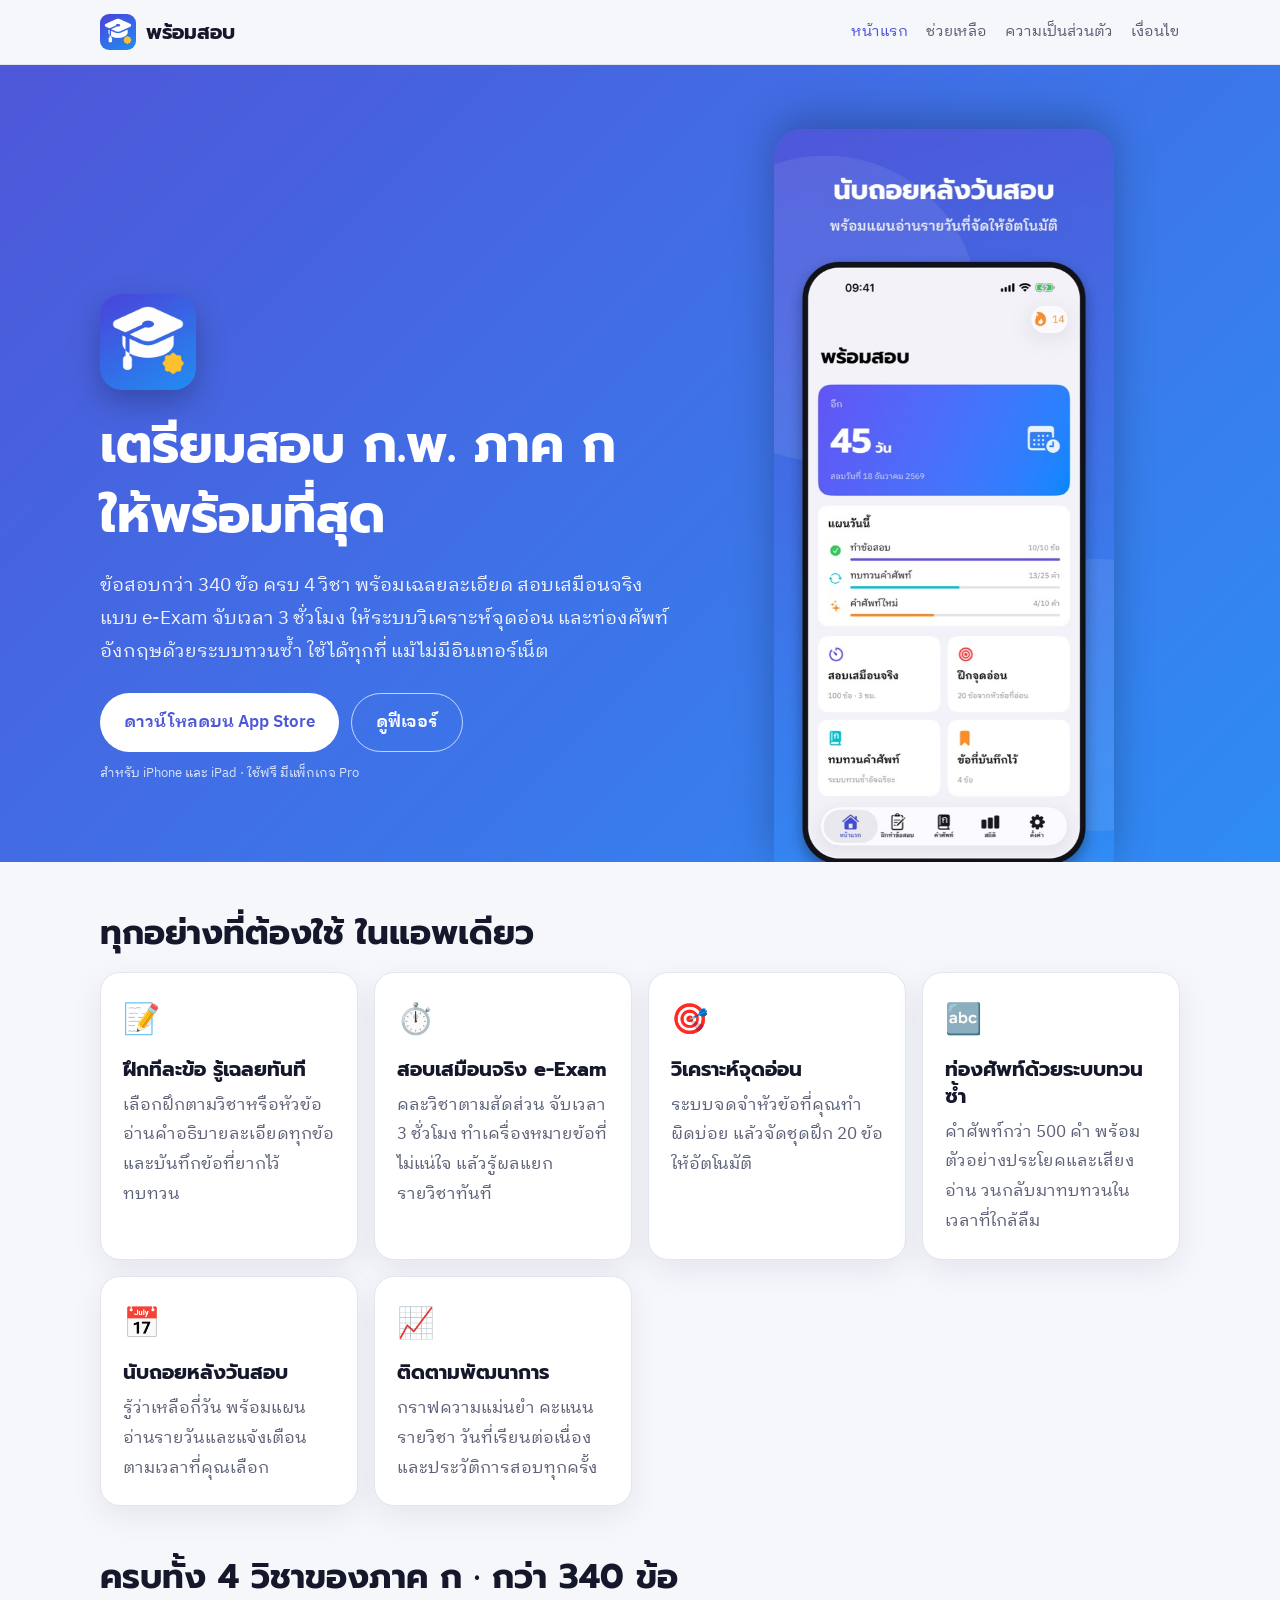
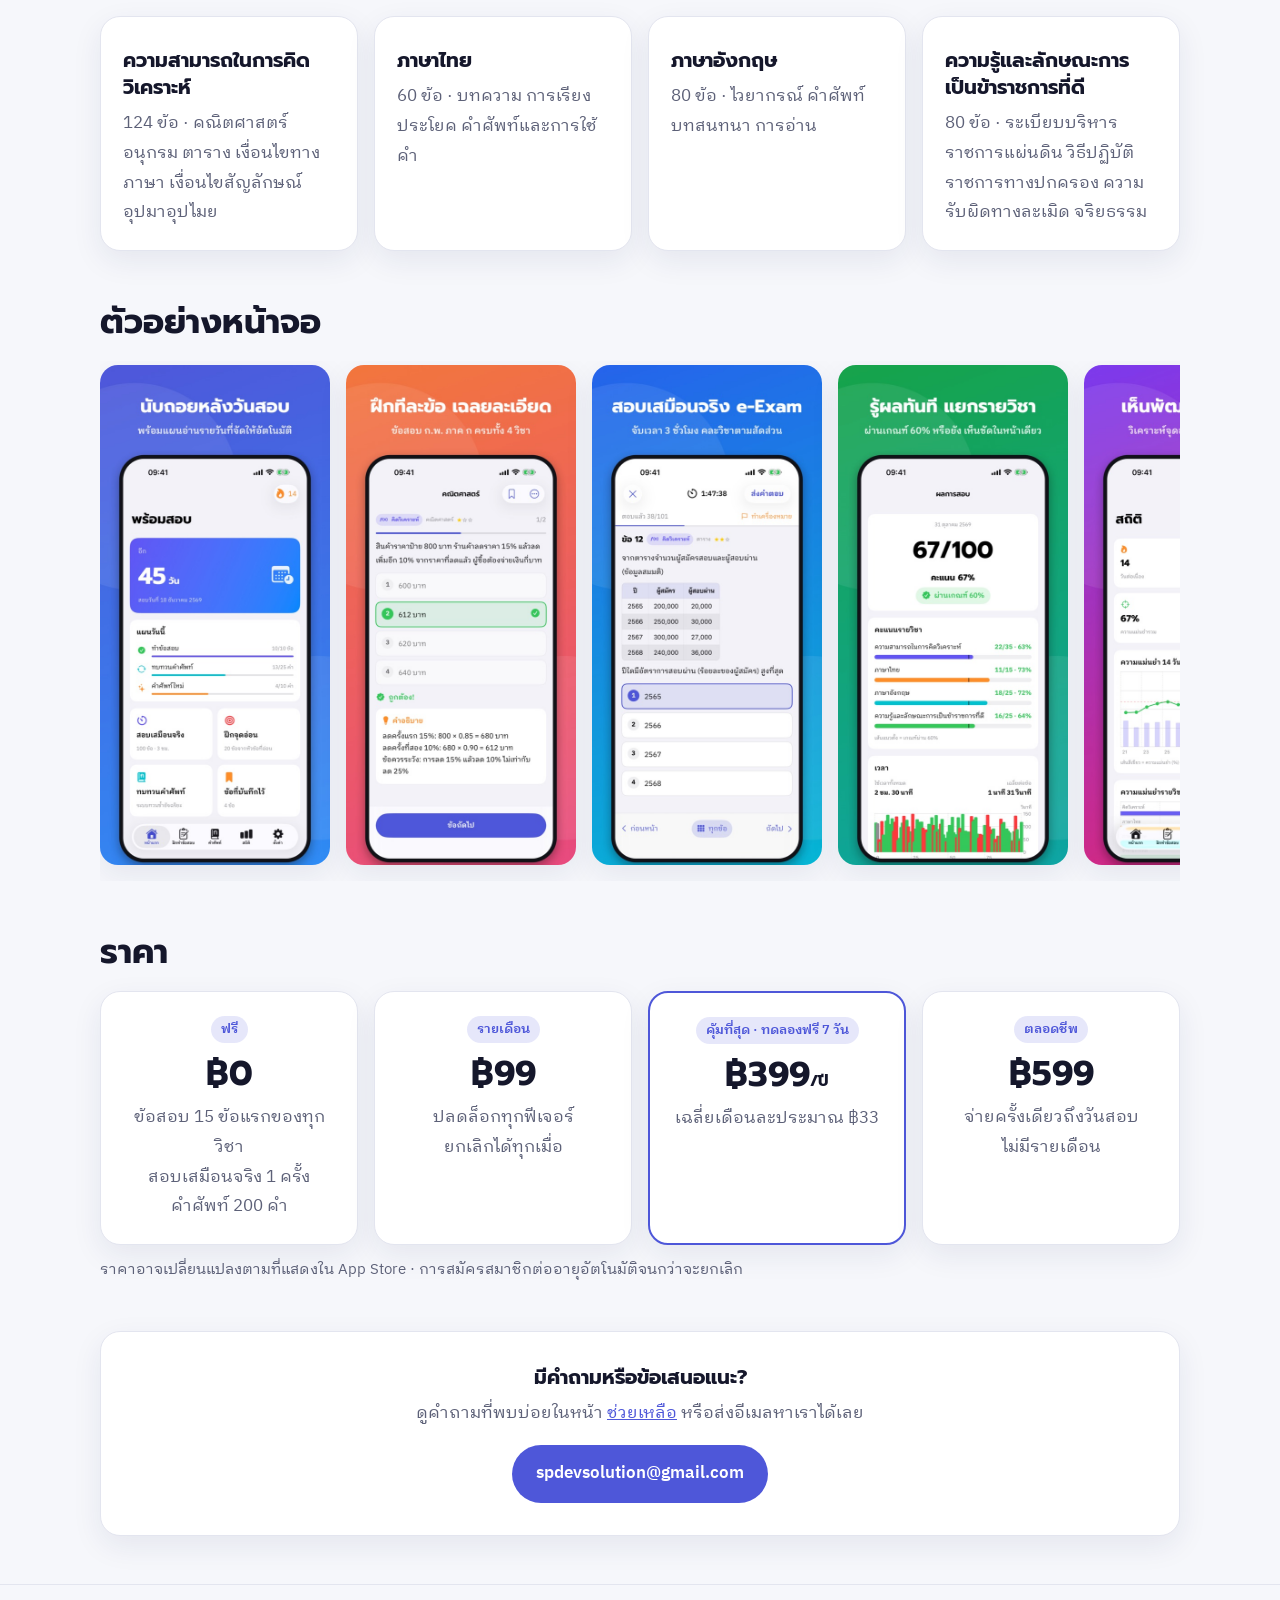
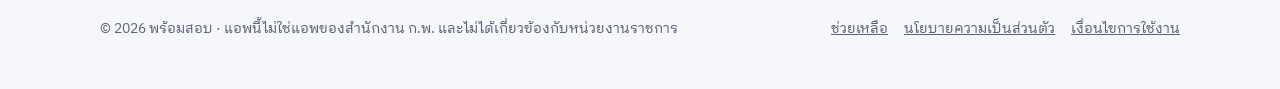
==== index.html @ 5f1dcb73 "Add files via upload" ====
<!doctype html>
<html lang="th">
<head>
  <meta charset="utf-8">
  <meta name="viewport" content="width=device-width, initial-scale=1">
  <title>พร้อมสอบ – ติวสอบ ก.พ. ภาค ก แบบ e-Exam</title>
  <meta name="description" content="แอพเตรียมสอบ ก.พ. ภาค ก ครบ 4 วิชา ฝึกทีละข้อพร้อมเฉลยละเอียด สอบเสมือนจริงแบบ e-Exam วิเคราะห์จุดอ่อน และท่องศัพท์อังกฤษด้วยระบบทวนซ้ำ ใช้ได้แม้ออฟไลน์">
  <meta property="og:title" content="พร้อมสอบ – ติวสอบ ก.พ. ภาค ก">
  <meta property="og:description" content="ฝึกข้อสอบครบ 4 วิชา สอบเสมือนจริง e-Exam วิเคราะห์จุดอ่อน ท่องศัพท์ด้วยระบบทวนซ้ำ">
  <meta property="og:image" content="assets/01-home.jpg">
  <link rel="icon" href="assets/icon.png">
  <link rel="apple-touch-icon" href="assets/apple-touch-icon.png">
  <link rel="preconnect" href="https://fonts.googleapis.com">
  <link rel="preconnect" href="https://fonts.gstatic.com" crossorigin>
  <link href="https://fonts.googleapis.com/css2?family=IBM+Plex+Sans+Thai+Looped:wght@400;500;600&family=Prompt:wght@600;700&display=swap" rel="stylesheet">
  <link rel="stylesheet" href="assets/style.css">
</head>
<body>
  <header class="site-header">
    <div class="wrap">
      <a class="brand" href="./"><img src="assets/icon.png" alt=""><span class="brand-name">พร้อมสอบ</span></a>
      <nav class="nav" aria-label="เมนูหลัก">
        <a href="./" aria-current="page">หน้าแรก</a>
        <a href="support.html">ช่วยเหลือ</a>
        <a href="privacy.html">ความเป็นส่วนตัว</a>
        <a href="terms.html">เงื่อนไข</a>
      </nav>
    </div>
  </header>

  <main>
    <section class="hero">
      <div class="wrap">
        <div class="hero-copy">
          <img class="icon" src="assets/icon.png" alt="ไอคอนแอพพร้อมสอบ">
          <h1>เตรียมสอบ ก.พ. ภาค ก<br>ให้พร้อมที่สุด</h1>
          <p class="lead">ข้อสอบกว่า 340 ข้อ ครบ 4 วิชา พร้อมเฉลยละเอียด สอบเสมือนจริงแบบ e-Exam จับเวลา 3 ชั่วโมง ให้ระบบวิเคราะห์จุดอ่อน และท่องศัพท์อังกฤษด้วยระบบทวนซ้ำ ใช้ได้ทุกที่ แม้ไม่มีอินเทอร์เน็ต</p>
          <div class="btn-row">
            <!-- TODO: replace with your App Store link after the app is approved, e.g. https://apps.apple.com/th/app/id0000000000 -->
            <a class="btn btn-light" href="#download"> ดาวน์โหลดบน App Store</a>
            <a class="btn btn-outline" href="#features">ดูฟีเจอร์</a>
          </div>
          <p class="badge-note">สำหรับ iPhone และ iPad · ใช้ฟรี มีแพ็กเกจ Pro</p>
        </div>
        <img class="shot" src="assets/01-home.jpg" alt="หน้าจอแอพแสดงการนับถอยหลังวันสอบและแผนอ่านรายวัน">
      </div>
    </section>

    <div class="wrap">
      <h2 id="features">ทุกอย่างที่ต้องใช้ ในแอพเดียว</h2>
      <div class="grid">
        <div class="card"><div class="emoji">📝</div><h3>ฝึกทีละข้อ รู้เฉลยทันที</h3><p>เลือกฝึกตามวิชาหรือหัวข้อ อ่านคำอธิบายละเอียดทุกข้อ และบันทึกข้อที่ยากไว้ทบทวน</p></div>
        <div class="card"><div class="emoji">⏱️</div><h3>สอบเสมือนจริง e-Exam</h3><p>คละวิชาตามสัดส่วน จับเวลา 3 ชั่วโมง ทำเครื่องหมายข้อที่ไม่แน่ใจ แล้วรู้ผลแยกรายวิชาทันที</p></div>
        <div class="card"><div class="emoji">🎯</div><h3>วิเคราะห์จุดอ่อน</h3><p>ระบบจดจำหัวข้อที่คุณทำผิดบ่อย แล้วจัดชุดฝึก 20 ข้อให้อัตโนมัติ</p></div>
        <div class="card"><div class="emoji">🔤</div><h3>ท่องศัพท์ด้วยระบบทวนซ้ำ</h3><p>คำศัพท์กว่า 500 คำ พร้อมตัวอย่างประโยคและเสียงอ่าน วนกลับมาทบทวนในเวลาที่ใกล้ลืม</p></div>
        <div class="card"><div class="emoji">📅</div><h3>นับถอยหลังวันสอบ</h3><p>รู้ว่าเหลือกี่วัน พร้อมแผนอ่านรายวันและแจ้งเตือนตามเวลาที่คุณเลือก</p></div>
        <div class="card"><div class="emoji">📈</div><h3>ติดตามพัฒนาการ</h3><p>กราฟความแม่นยำ คะแนนรายวิชา วันที่เรียนต่อเนื่อง และประวัติการสอบทุกครั้ง</p></div>
      </div>

      <h2>ครบทั้ง 4 วิชาของภาค ก · กว่า 340 ข้อ</h2>
      <div class="grid">
        <div class="card"><h3>ความสามารถในการคิดวิเคราะห์</h3><p>124 ข้อ · คณิตศาสตร์ อนุกรม ตาราง เงื่อนไขทางภาษา เงื่อนไขสัญลักษณ์ อุปมาอุปไมย</p></div>
        <div class="card"><h3>ภาษาไทย</h3><p>60 ข้อ · บทความ การเรียงประโยค คำศัพท์และการใช้คำ</p></div>
        <div class="card"><h3>ภาษาอังกฤษ</h3><p>80 ข้อ · ไวยากรณ์ คำศัพท์ บทสนทนา การอ่าน</p></div>
        <div class="card"><h3>ความรู้และลักษณะการเป็นข้าราชการที่ดี</h3><p>80 ข้อ · ระเบียบบริหารราชการแผ่นดิน วิธีปฏิบัติราชการทางปกครอง ความรับผิดทางละเมิด จริยธรรม</p></div>
      </div>

      <h2>ตัวอย่างหน้าจอ</h2>
      <div class="shots" tabindex="0" aria-label="ภาพหน้าจอแอพ เลื่อนดูได้">
        <img src="assets/01-home.jpg" alt="นับถอยหลังวันสอบ" loading="lazy">
        <img src="assets/02-practice.jpg" alt="ฝึกทีละข้อพร้อมเฉลย" loading="lazy">
        <img src="assets/03-mock.jpg" alt="สอบเสมือนจริง e-Exam" loading="lazy">
        <img src="assets/04-result.jpg" alt="ผลสอบแยกรายวิชา" loading="lazy">
        <img src="assets/05-stats.jpg" alt="สถิติและพัฒนาการ" loading="lazy">
        <img src="assets/06-vocab.jpg" alt="ท่องศัพท์ด้วยระบบทวนซ้ำ" loading="lazy">
      </div>

      <h2 id="download">ราคา</h2>
      <div class="grid pricing">
        <div class="card"><span class="tag">ฟรี</span><div class="price">฿0</div><p>ข้อสอบ 15 ข้อแรกของทุกวิชา<br>สอบเสมือนจริง 1 ครั้ง<br>คำศัพท์ 200 คำ</p></div>
        <div class="card"><span class="tag">รายเดือน</span><div class="price">฿99</div><p>ปลดล็อกทุกฟีเจอร์<br>ยกเลิกได้ทุกเมื่อ</p></div>
        <div class="card highlight"><span class="tag">คุ้มที่สุด · ทดลองฟรี 7 วัน</span><div class="price">฿399<small style="font-size:16px">/ปี</small></div><p>เฉลี่ยเดือนละประมาณ ฿33</p></div>
        <div class="card"><span class="tag">ตลอดชีพ</span><div class="price">฿599</div><p>จ่ายครั้งเดียวถึงวันสอบ<br>ไม่มีรายเดือน</p></div>
      </div>
      <p class="lang-en" style="margin-top:12px">ราคาอาจเปลี่ยนแปลงตามที่แสดงใน App Store · การสมัครสมาชิกต่ออายุอัตโนมัติจนกว่าจะยกเลิก</p>

      <div class="card contact-box" style="margin:48px 0">
        <h3 style="margin-top:0">มีคำถามหรือข้อเสนอแนะ?</h3>
        <p>ดูคำถามที่พบบ่อยในหน้า <a href="support.html">ช่วยเหลือ</a> หรือส่งอีเมลหาเราได้เลย</p>
        <p style="margin-top:16px"><a class="btn" href="mailto:spdevsolution@gmail.com">spdevsolution@gmail.com</a></p>
      </div>
    </div>
  </main>

  <footer class="site-footer">
    <div class="wrap">
      <div>© 2026 พร้อมสอบ · แอพนี้ไม่ใช่แอพของสำนักงาน ก.พ. และไม่ได้เกี่ยวข้องกับหน่วยงานราชการ</div>
      <nav aria-label="ลิงก์ท้ายหน้า"><a href="support.html">ช่วยเหลือ</a><a href="privacy.html">นโยบายความเป็นส่วนตัว</a><a href="terms.html">เงื่อนไขการใช้งาน</a></nav>
    </div>
  </footer>
</body>
</html>
---- assets/style.css ----
:root {
  --brand: #4e57d9;
  --brand-2: #2f8cf5;
  --bg: #f6f7fb;
  --surface: #ffffff;
  --text: #15172b;
  --muted: #5d6178;
  --line: #e3e5ef;
  --radius: 20px;
  --shadow: 0 10px 30px rgba(30, 35, 90, 0.08);
}

@media (prefers-color-scheme: dark) {
  :root:not([data-theme="light"]) {
    --bg: #0f1020;
    --surface: #1a1c33;
    --text: #eef0ff;
    --muted: #a6aac6;
    --line: #2c2f4d;
    --shadow: 0 10px 30px rgba(0, 0, 0, 0.35);
  }
}

* { box-sizing: border-box; }

html { -webkit-text-size-adjust: 100%; }

body {
  margin: 0;
  background: var(--bg);
  color: var(--text);
  font-family: "IBM Plex Sans Thai Looped", "Sarabun", system-ui, -apple-system, sans-serif;
  font-size: 17px;
  line-height: 1.75;
}

h1, h2, h3, .brand-name { font-family: "Prompt", "IBM Plex Sans Thai Looped", system-ui, sans-serif; line-height: 1.35; }
h1 { font-size: clamp(30px, 6vw, 52px); margin: 0 0 12px; }
h2 { font-size: clamp(24px, 4vw, 34px); margin: 48px 0 16px; }
h3 { font-size: 20px; margin: 28px 0 8px; }
a { color: var(--brand); }
img { max-width: 100%; display: block; }

.wrap { width: min(1080px, 100% - 32px); margin-inline: auto; }
.narrow { width: min(760px, 100% - 32px); margin-inline: auto; }

/* Header */
.site-header { position: sticky; top: 0; z-index: 10; backdrop-filter: saturate(1.4) blur(14px); background: color-mix(in srgb, var(--bg) 82%, transparent); border-bottom: 1px solid var(--line); }
.site-header .wrap { display: flex; align-items: center; justify-content: space-between; gap: 12px; height: 64px; }
.brand { display: flex; align-items: center; gap: 10px; text-decoration: none; color: var(--text); }
.brand img { width: 36px; height: 36px; border-radius: 9px; }
.brand-name { font-weight: 700; font-size: 20px; }
.nav { display: flex; gap: 18px; font-size: 15px; flex-wrap: wrap; }
.nav a { color: var(--muted); text-decoration: none; }
.nav a:hover, .nav a[aria-current="page"] { color: var(--brand); }

/* Hero */
.hero { background: linear-gradient(135deg, var(--brand), var(--brand-2)); color: #fff; padding: 64px 0 0; overflow: hidden; }
.hero .wrap { display: grid; grid-template-columns: 1.1fr 0.9fr; gap: 32px; align-items: end; }
.hero p.lead { font-size: 19px; opacity: 0.92; max-width: 34em; }
.hero .icon { width: 96px; height: 96px; border-radius: 22px; box-shadow: 0 12px 30px rgba(0, 0, 0, 0.25); margin-bottom: 20px; }
.hero .shot { justify-self: center; width: min(340px, 80vw); margin-bottom: -6px; border-radius: 28px 28px 0 0; box-shadow: 0 -10px 40px rgba(0, 0, 0, 0.25); }
.hero-copy { padding-bottom: 64px; }

.btn { display: inline-flex; align-items: center; gap: 8px; padding: 14px 24px; border-radius: 999px; font-weight: 600; text-decoration: none; font-size: 17px; }
.btn-light { background: #fff; color: var(--brand); }
.btn-outline { border: 1.5px solid rgba(255, 255, 255, 0.7); color: #fff; }
.btn-row { display: flex; gap: 12px; flex-wrap: wrap; margin-top: 24px; }
.badge-note { font-size: 13px; opacity: 0.8; margin-top: 10px; }

/* Cards & grids */
.grid { display: grid; gap: 16px; grid-template-columns: repeat(auto-fit, minmax(240px, 1fr)); }
.card { background: var(--surface); border: 1px solid var(--line); border-radius: var(--radius); padding: 22px; box-shadow: var(--shadow); }
.card h3 { margin-top: 8px; }
.card p { margin: 0; color: var(--muted); }
.emoji { font-size: 30px; }

.shots { display: flex; gap: 16px; overflow-x: auto; padding: 4px 4px 16px; scroll-snap-type: x mandatory; }
.shots img { width: 230px; flex: 0 0 auto; border-radius: 18px; scroll-snap-align: start; box-shadow: var(--shadow); }

.pricing .card { text-align: center; }
.price { font-family: "Prompt", sans-serif; font-size: 34px; font-weight: 700; color: var(--text); }
.pricing .highlight { border: 2px solid var(--brand); }
.tag { display: inline-block; background: color-mix(in srgb, var(--brand) 14%, transparent); color: var(--brand); padding: 2px 10px; border-radius: 999px; font-size: 13px; font-weight: 600; }

/* Docs pages */
.doc { padding: 40px 0 64px; }
.doc .meta { color: var(--muted); font-size: 15px; }
.doc section { background: var(--surface); border: 1px solid var(--line); border-radius: var(--radius); padding: 8px 24px 20px; margin: 18px 0; }
.doc ul { padding-left: 1.2em; }
.notice { background: color-mix(in srgb, #f59e0b 14%, var(--surface)); border: 1px solid color-mix(in srgb, #f59e0b 45%, transparent); border-radius: 14px; padding: 14px 18px; margin: 18px 0; }
details { background: var(--surface); border: 1px solid var(--line); border-radius: 14px; padding: 14px 18px; margin: 10px 0; }
details summary { cursor: pointer; font-weight: 600; }
details p { color: var(--muted); margin: 10px 0 0; }
.lang-en { color: var(--muted); font-size: 15px; }

.contact-box { text-align: center; padding: 32px 24px; }
.contact-box a.btn { background: var(--brand); color: #fff; }

/* Footer */
.site-footer { border-top: 1px solid var(--line); padding: 32px 0 48px; color: var(--muted); font-size: 14px; }
.site-footer .wrap { display: flex; flex-wrap: wrap; gap: 12px 24px; justify-content: space-between; }
.site-footer nav { display: flex; gap: 16px; flex-wrap: wrap; }
.site-footer a { color: var(--muted); }

@media (max-width: 760px) {
  .hero .wrap { grid-template-columns: 1fr; }
  .hero-copy { padding-bottom: 16px; }
  .nav { gap: 12px; font-size: 14px; }
  .site-header .wrap { height: auto; padding: 10px 0; flex-direction: column; align-items: flex-start; }
}
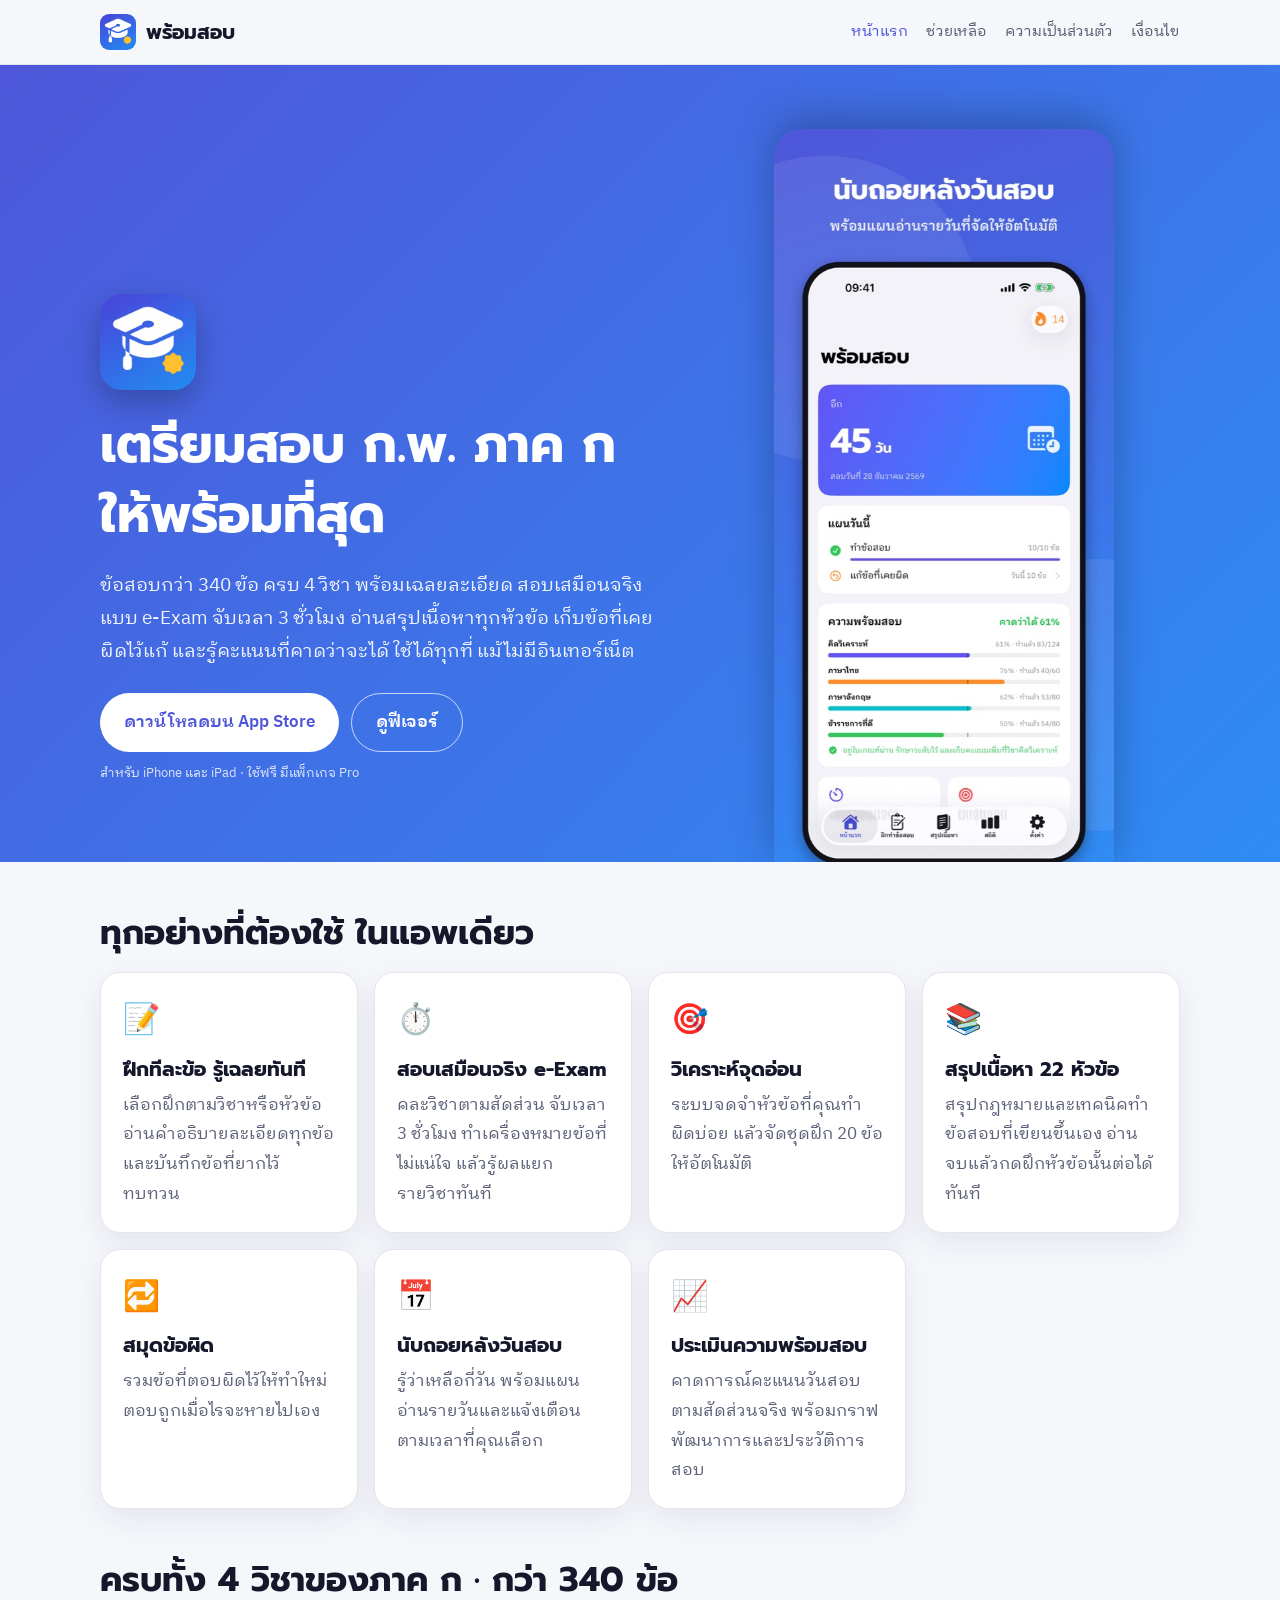
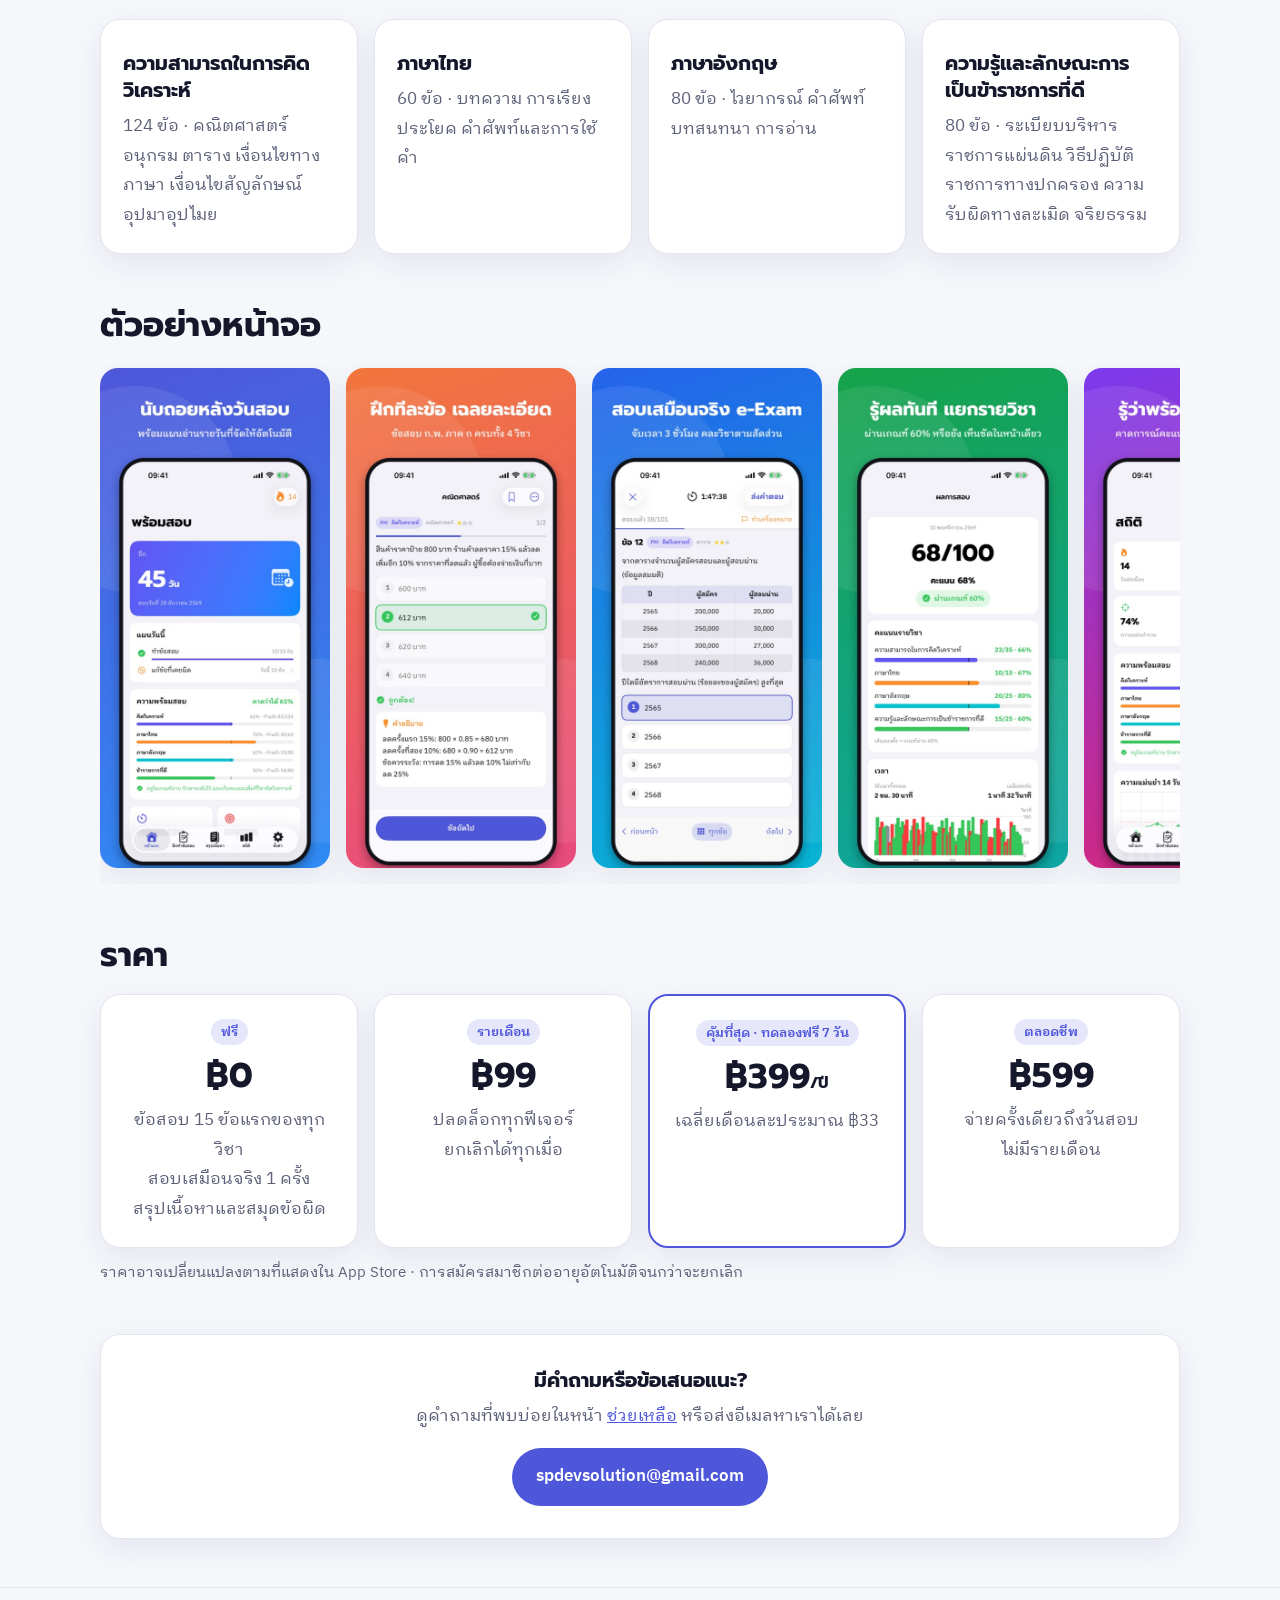
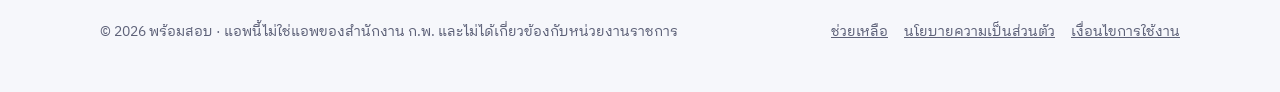
==== commit 9e510f8b: "Add files via upload" ====
--- a/index.html
+++ b/index.html
@@ -4,9 +4,9 @@
   <meta charset="utf-8">
   <meta name="viewport" content="width=device-width, initial-scale=1">
   <title>พร้อมสอบ – ติวสอบ ก.พ. ภาค ก แบบ e-Exam</title>
-  <meta name="description" content="แอพเตรียมสอบ ก.พ. ภาค ก ครบ 4 วิชา ฝึกทีละข้อพร้อมเฉลยละเอียด สอบเสมือนจริงแบบ e-Exam วิเคราะห์จุดอ่อน และท่องศัพท์อังกฤษด้วยระบบทวนซ้ำ ใช้ได้แม้ออฟไลน์">
+  <meta name="description" content="แอพเตรียมสอบ ก.พ. ภาค ก ครบ 4 วิชา ฝึกทีละข้อพร้อมเฉลยละเอียด สอบเสมือนจริงแบบ e-Exam สรุปเนื้อหาทุกหัวข้อ สมุดข้อผิด และประเมินคะแนนที่คาดว่าจะได้ ใช้ได้แม้ออฟไลน์">
   <meta property="og:title" content="พร้อมสอบ – ติวสอบ ก.พ. ภาค ก">
-  <meta property="og:description" content="ฝึกข้อสอบครบ 4 วิชา สอบเสมือนจริง e-Exam วิเคราะห์จุดอ่อน ท่องศัพท์ด้วยระบบทวนซ้ำ">
+  <meta property="og:description" content="ฝึกข้อสอบครบ 4 วิชา สอบเสมือนจริง e-Exam สรุปเนื้อหา สมุดข้อผิด และประเมินความพร้อมสอบ">
   <meta property="og:image" content="assets/01-home.jpg">
   <link rel="icon" href="assets/icon.png">
   <link rel="apple-touch-icon" href="assets/apple-touch-icon.png">
@@ -34,7 +34,7 @@
         <div class="hero-copy">
           <img class="icon" src="assets/icon.png" alt="ไอคอนแอพพร้อมสอบ">
           <h1>เตรียมสอบ ก.พ. ภาค ก<br>ให้พร้อมที่สุด</h1>
-          <p class="lead">ข้อสอบกว่า 340 ข้อ ครบ 4 วิชา พร้อมเฉลยละเอียด สอบเสมือนจริงแบบ e-Exam จับเวลา 3 ชั่วโมง ให้ระบบวิเคราะห์จุดอ่อน และท่องศัพท์อังกฤษด้วยระบบทวนซ้ำ ใช้ได้ทุกที่ แม้ไม่มีอินเทอร์เน็ต</p>
+          <p class="lead">ข้อสอบกว่า 340 ข้อ ครบ 4 วิชา พร้อมเฉลยละเอียด สอบเสมือนจริงแบบ e-Exam จับเวลา 3 ชั่วโมง อ่านสรุปเนื้อหาทุกหัวข้อ เก็บข้อที่เคยผิดไว้แก้ และรู้คะแนนที่คาดว่าจะได้ ใช้ได้ทุกที่ แม้ไม่มีอินเทอร์เน็ต</p>
           <div class="btn-row">
             <!-- TODO: replace with your App Store link after the app is approved, e.g. https://apps.apple.com/th/app/id0000000000 -->
             <a class="btn btn-light" href="#download"> ดาวน์โหลดบน App Store</a>
@@ -52,9 +52,10 @@
         <div class="card"><div class="emoji">📝</div><h3>ฝึกทีละข้อ รู้เฉลยทันที</h3><p>เลือกฝึกตามวิชาหรือหัวข้อ อ่านคำอธิบายละเอียดทุกข้อ และบันทึกข้อที่ยากไว้ทบทวน</p></div>
         <div class="card"><div class="emoji">⏱️</div><h3>สอบเสมือนจริง e-Exam</h3><p>คละวิชาตามสัดส่วน จับเวลา 3 ชั่วโมง ทำเครื่องหมายข้อที่ไม่แน่ใจ แล้วรู้ผลแยกรายวิชาทันที</p></div>
         <div class="card"><div class="emoji">🎯</div><h3>วิเคราะห์จุดอ่อน</h3><p>ระบบจดจำหัวข้อที่คุณทำผิดบ่อย แล้วจัดชุดฝึก 20 ข้อให้อัตโนมัติ</p></div>
-        <div class="card"><div class="emoji">🔤</div><h3>ท่องศัพท์ด้วยระบบทวนซ้ำ</h3><p>คำศัพท์กว่า 500 คำ พร้อมตัวอย่างประโยคและเสียงอ่าน วนกลับมาทบทวนในเวลาที่ใกล้ลืม</p></div>
+        <div class="card"><div class="emoji">📚</div><h3>สรุปเนื้อหา 22 หัวข้อ</h3><p>สรุปกฎหมายและเทคนิคทำข้อสอบที่เขียนขึ้นเอง อ่านจบแล้วกดฝึกหัวข้อนั้นต่อได้ทันที</p></div>
+        <div class="card"><div class="emoji">🔁</div><h3>สมุดข้อผิด</h3><p>รวมข้อที่ตอบผิดไว้ให้ทำใหม่ ตอบถูกเมื่อไรจะหายไปเอง</p></div>
         <div class="card"><div class="emoji">📅</div><h3>นับถอยหลังวันสอบ</h3><p>รู้ว่าเหลือกี่วัน พร้อมแผนอ่านรายวันและแจ้งเตือนตามเวลาที่คุณเลือก</p></div>
-        <div class="card"><div class="emoji">📈</div><h3>ติดตามพัฒนาการ</h3><p>กราฟความแม่นยำ คะแนนรายวิชา วันที่เรียนต่อเนื่อง และประวัติการสอบทุกครั้ง</p></div>
+        <div class="card"><div class="emoji">📈</div><h3>ประเมินความพร้อมสอบ</h3><p>คาดการณ์คะแนนวันสอบตามสัดส่วนจริง พร้อมกราฟพัฒนาการและประวัติการสอบ</p></div>
       </div>
 
       <h2>ครบทั้ง 4 วิชาของภาค ก · กว่า 340 ข้อ</h2>
@@ -72,12 +73,12 @@
         <img src="assets/03-mock.jpg" alt="สอบเสมือนจริง e-Exam" loading="lazy">
         <img src="assets/04-result.jpg" alt="ผลสอบแยกรายวิชา" loading="lazy">
         <img src="assets/05-stats.jpg" alt="สถิติและพัฒนาการ" loading="lazy">
-        <img src="assets/06-vocab.jpg" alt="ท่องศัพท์ด้วยระบบทวนซ้ำ" loading="lazy">
+        <img src="assets/06-notes.jpg" alt="สรุปเนื้อหาพร้อมฝึกต่อ" loading="lazy">
       </div>
 
       <h2 id="download">ราคา</h2>
       <div class="grid pricing">
-        <div class="card"><span class="tag">ฟรี</span><div class="price">฿0</div><p>ข้อสอบ 15 ข้อแรกของทุกวิชา<br>สอบเสมือนจริง 1 ครั้ง<br>คำศัพท์ 200 คำ</p></div>
+        <div class="card"><span class="tag">ฟรี</span><div class="price">฿0</div><p>ข้อสอบ 15 ข้อแรกของทุกวิชา<br>สอบเสมือนจริง 1 ครั้ง<br>สรุปเนื้อหาและสมุดข้อผิด</p></div>
         <div class="card"><span class="tag">รายเดือน</span><div class="price">฿99</div><p>ปลดล็อกทุกฟีเจอร์<br>ยกเลิกได้ทุกเมื่อ</p></div>
         <div class="card highlight"><span class="tag">คุ้มที่สุด · ทดลองฟรี 7 วัน</span><div class="price">฿399<small style="font-size:16px">/ปี</small></div><p>เฉลี่ยเดือนละประมาณ ฿33</p></div>
         <div class="card"><span class="tag">ตลอดชีพ</span><div class="price">฿599</div><p>จ่ายครั้งเดียวถึงวันสอบ<br>ไม่มีรายเดือน</p></div>
